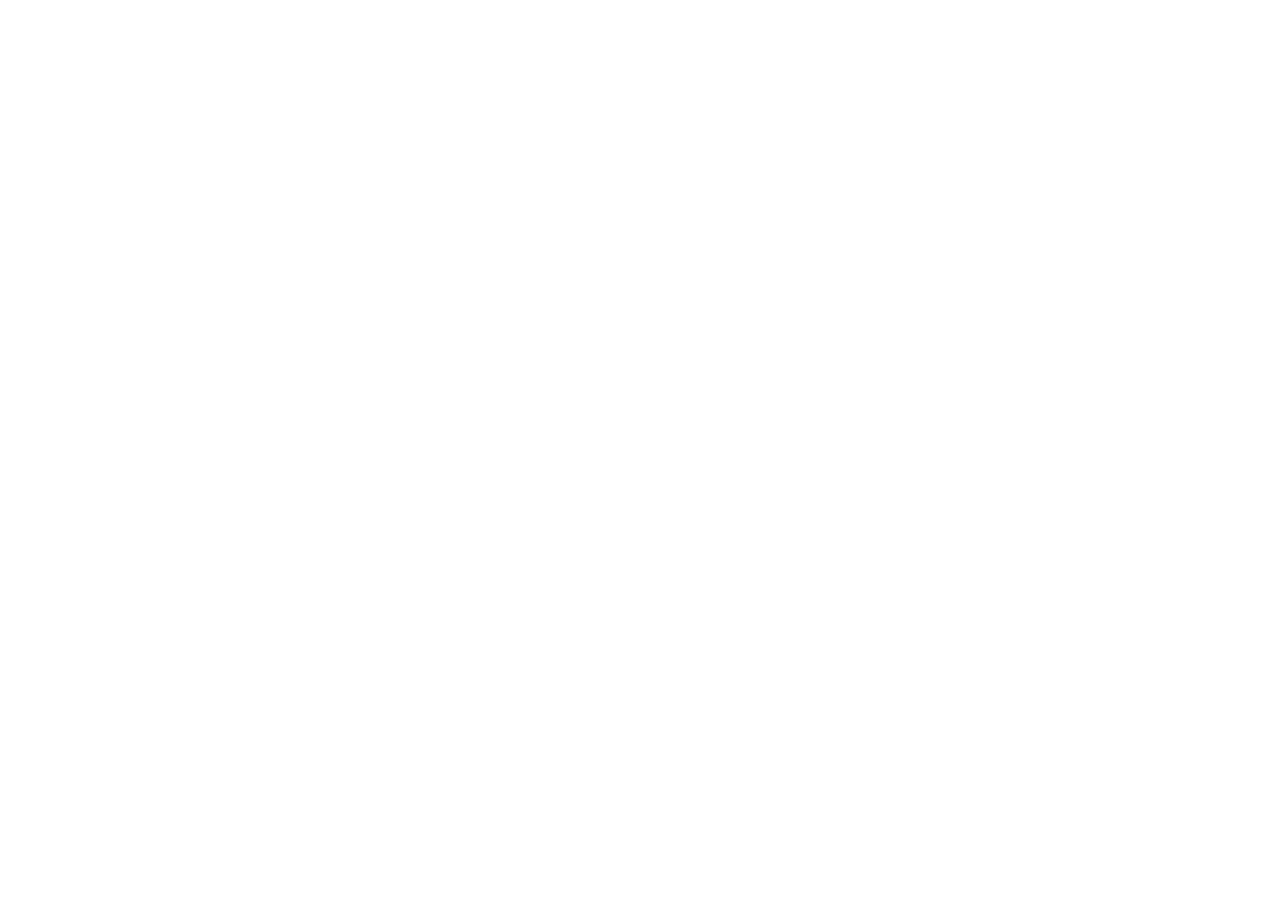
==== index.html @ d90c3d72 "begin" ====
<!DOCTYPE html>
<html lang="en">
<head>
    <meta charset="UTF-8">
    <meta name="viewport" content="width=device-width, initial-scale=1.0">
    <title>Document</title>
    <link rel="stylesheet" href="style.css">
</head>

<body>
    
</body>
</html>
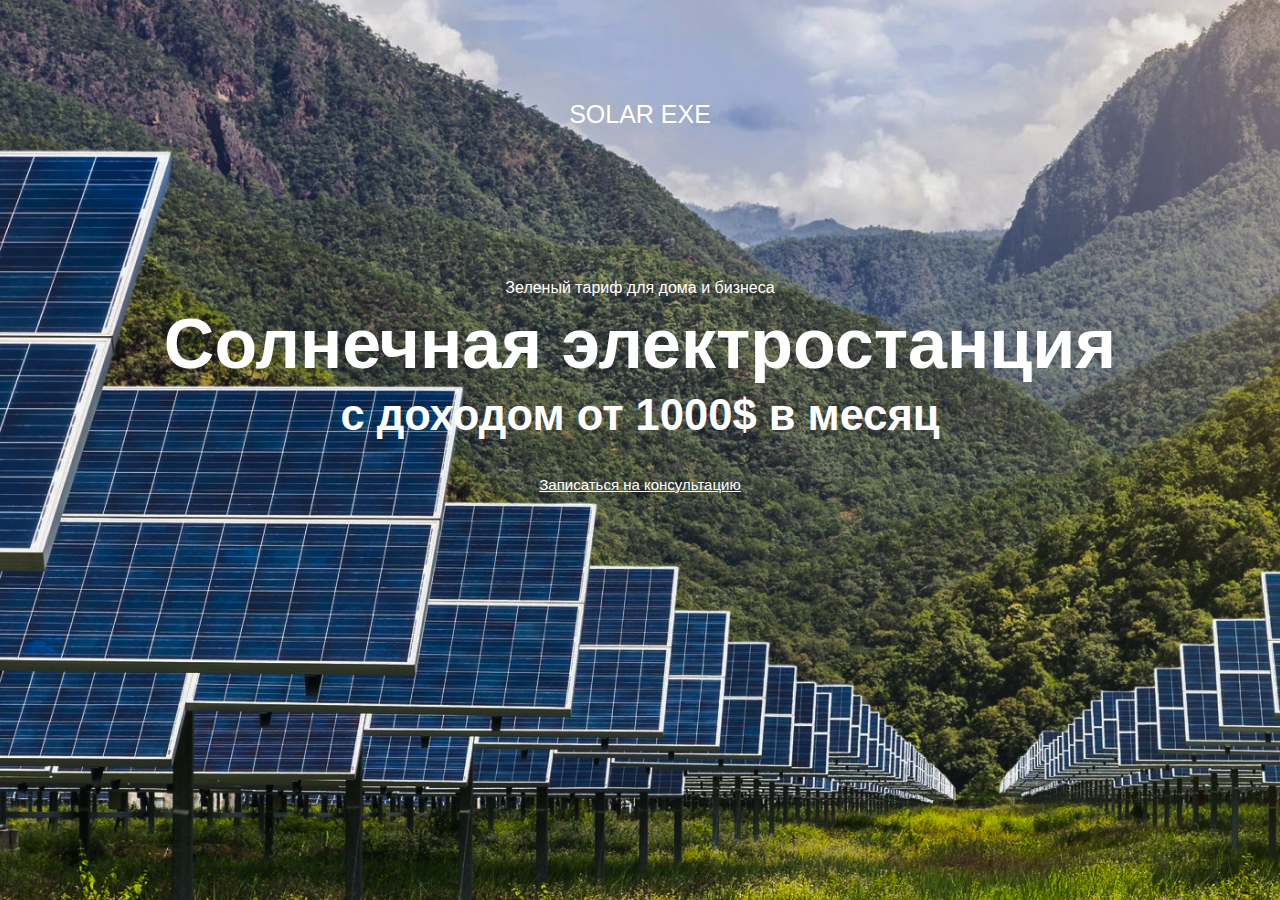
==== commit d85f3bf3: "end_lesson" ====
--- a/index.html
+++ b/index.html
@@ -6,8 +6,21 @@
     <title>Document</title>
     <link rel="stylesheet" href="style.css">
 </head>
-
 <body>
-    
+    <div class="parent">
+        <div class="logo">SOLAR EXE</div>
+        <div class="text_header">
+            Зеленый тариф для дома и бизнеса
+        </div>
+        <div class="text_header1">
+            <h1>Солнечная электростанция</h1>
+        </div>
+        <div class="text_header2">
+            <h2>с доходом от 1000$ в месяц</h2>
+        </div>
+        <div class="end1">
+            <a href="page2.html" class="link">Записаться на консультацию</a>
+        </div>
+    </div>
 </body>
 </html>--- a/style.css
+++ b/style.css
@@ -0,0 +1,43 @@
+body{
+    background-image: url(backk.jpg);
+    background-repeat: no-repeat;
+
+}
+.logo{
+    color: white;
+    text-align: center;
+    font-size: 25px;
+    font-family: Arial, Helvetica, sans-serif;
+    margin-top: 100px;
+}
+.text_header{
+    color: white;
+    font-family: sans-serif;
+    text-align: center;
+    margin-top: 150px;
+}
+.text_header1{
+    font-size: 35px;
+    font-family: sans-serif;
+    color: white;
+    text-align: center;
+    margin-top: -40px;
+}
+.text_header2{
+    font-size: 29px;
+    font-family: sans-serif;
+    color: white;
+    text-align: center;
+    margin-top: -40px;
+}
+.end1{
+    font-size: 15px;
+    font-family: sans-serif;
+    color: white;
+    text-align: center;
+    margin-top: 0px;
+}
+.link{
+    color: white;
+}
+
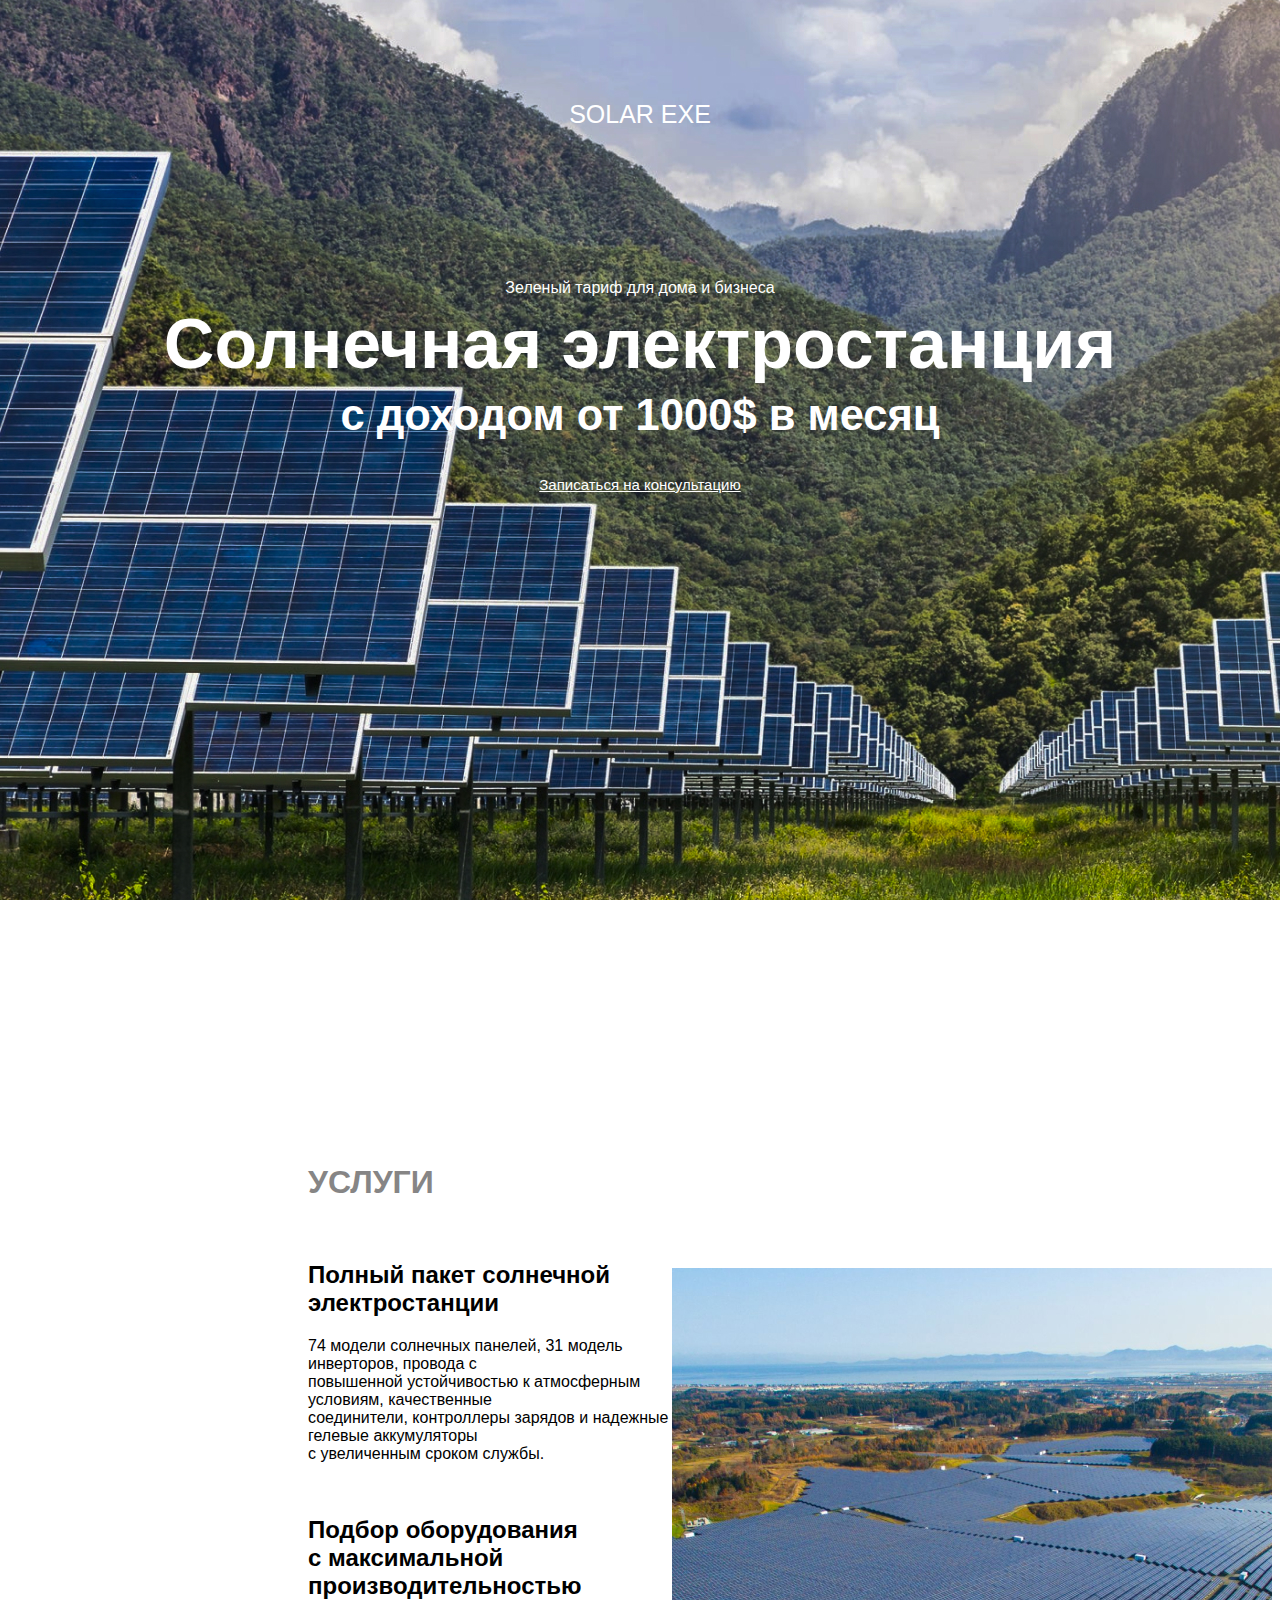
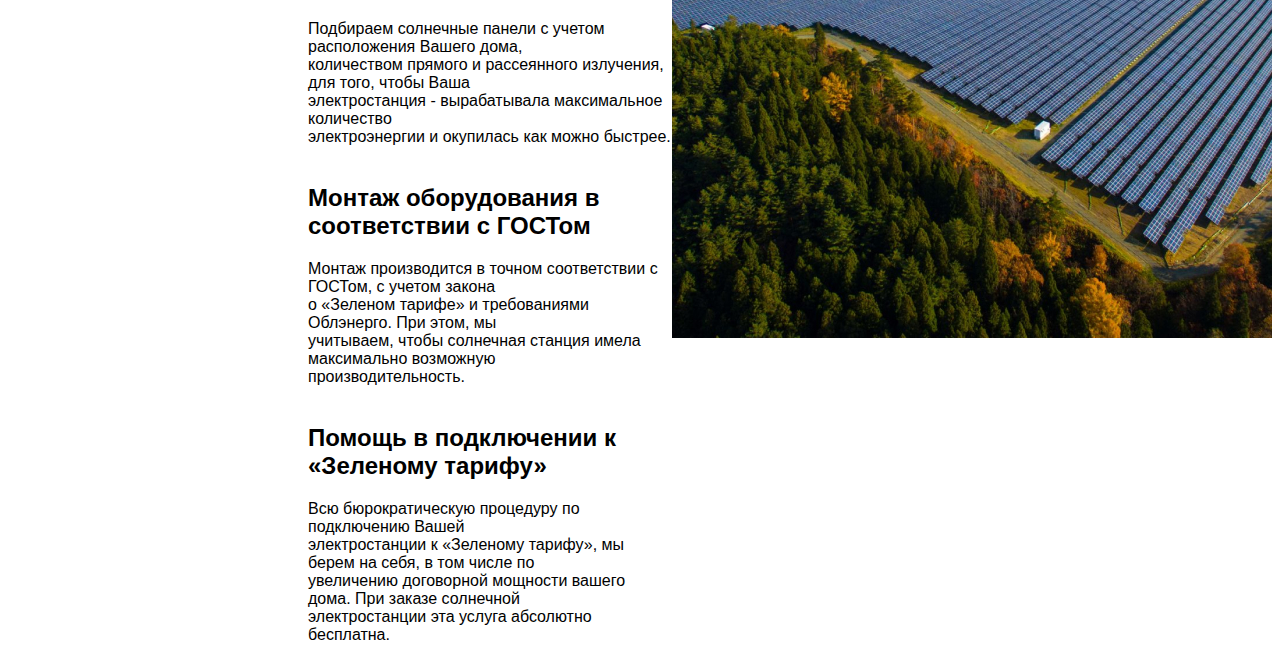
==== commit 4ef0e96b: "Class work2" ====
--- a/index.html
+++ b/index.html
@@ -22,5 +22,35 @@
             <a href="page2.html" class="link">Записаться на консультацию</a>
         </div>
     </div>
+    <div class="block2">
+            <div class="block2_mini"><h1 class="h1">УСЛУГИ</h1><br>
+                                    <p> <h2>Полный пакет солнечной электростанции</h2>
+                                        74 модели солнечных панелей, 31 модель инверторов, провода с <br>
+                                        повышенной устойчивостью к атмосферным условиям, качественные <br>
+                                        соединители, контроллеры зарядов и надежные гелевые аккумуляторы<br>
+                                        с увеличенным сроком службы.  </p>      <br>
+                                        <h2>Подбор оборудования <br>
+                                        с максимальной производительностью</h2>
+                                        Подбираем солнечные панели с учетом расположения Вашего дома, <br>
+                                        количеством прямого и рассеянного излучения, для того, чтобы Ваша <br>
+                                        электростанция - вырабатывала максимальное количество <br>
+                                        электроэнергии и окупилась как можно быстрее.<br>
+                                        <br>
+                                        <h2>Монтаж оборудования в соответствии с ГОСТом</h2>
+                                        Монтаж производится в точном соответствии с ГОСТом, с учетом закона<br>
+                                        о «Зеленом тарифе» и требованиями Облэнерго. При этом, мы <br>
+                                        учитываем, чтобы солнечная станция имела максимально возможную <br>
+                                        производительность.<br>
+                                        <br>
+                                        <h2>Помощь в подключении к «Зеленому тарифу»</h2>
+                                        Всю бюрократическую процедуру по подключению Вашей <br>
+                                        электростанции к «Зеленому тарифу», мы берем на себя, в том числе по<br> 
+                                        увеличению договорной мощности вашего дома. При заказе солнечной <br>
+                                        электростанции эта услуга абсолютно бесплатна.<br>
+                                    </p>
+
+            </div>
+        <div class="picture"><img src="Rectangle 7.jpg" alt="ФОТО"></div>
+    </div>
 </body>
 </html>--- a/style.css
+++ b/style.css
@@ -40,4 +40,25 @@
 .link{
     color: white;
 }
-
+.block2{
+    margin-top: 650px;
+    margin-left: 300px;
+    display: grid;
+    grid-template-columns: repeat(2, 1fr);
+}
+.block2_mini{
+    font-family: sans-serif;
+}
+.h1{
+    color: #868585;
+    font-family: sans-serif;
+}
+.picture{
+    margin-top: 125px;
+}
+@media (max-width: 1204px){
+    .picture{
+        margin-top: 125px;
+        display: none;
+    }
+}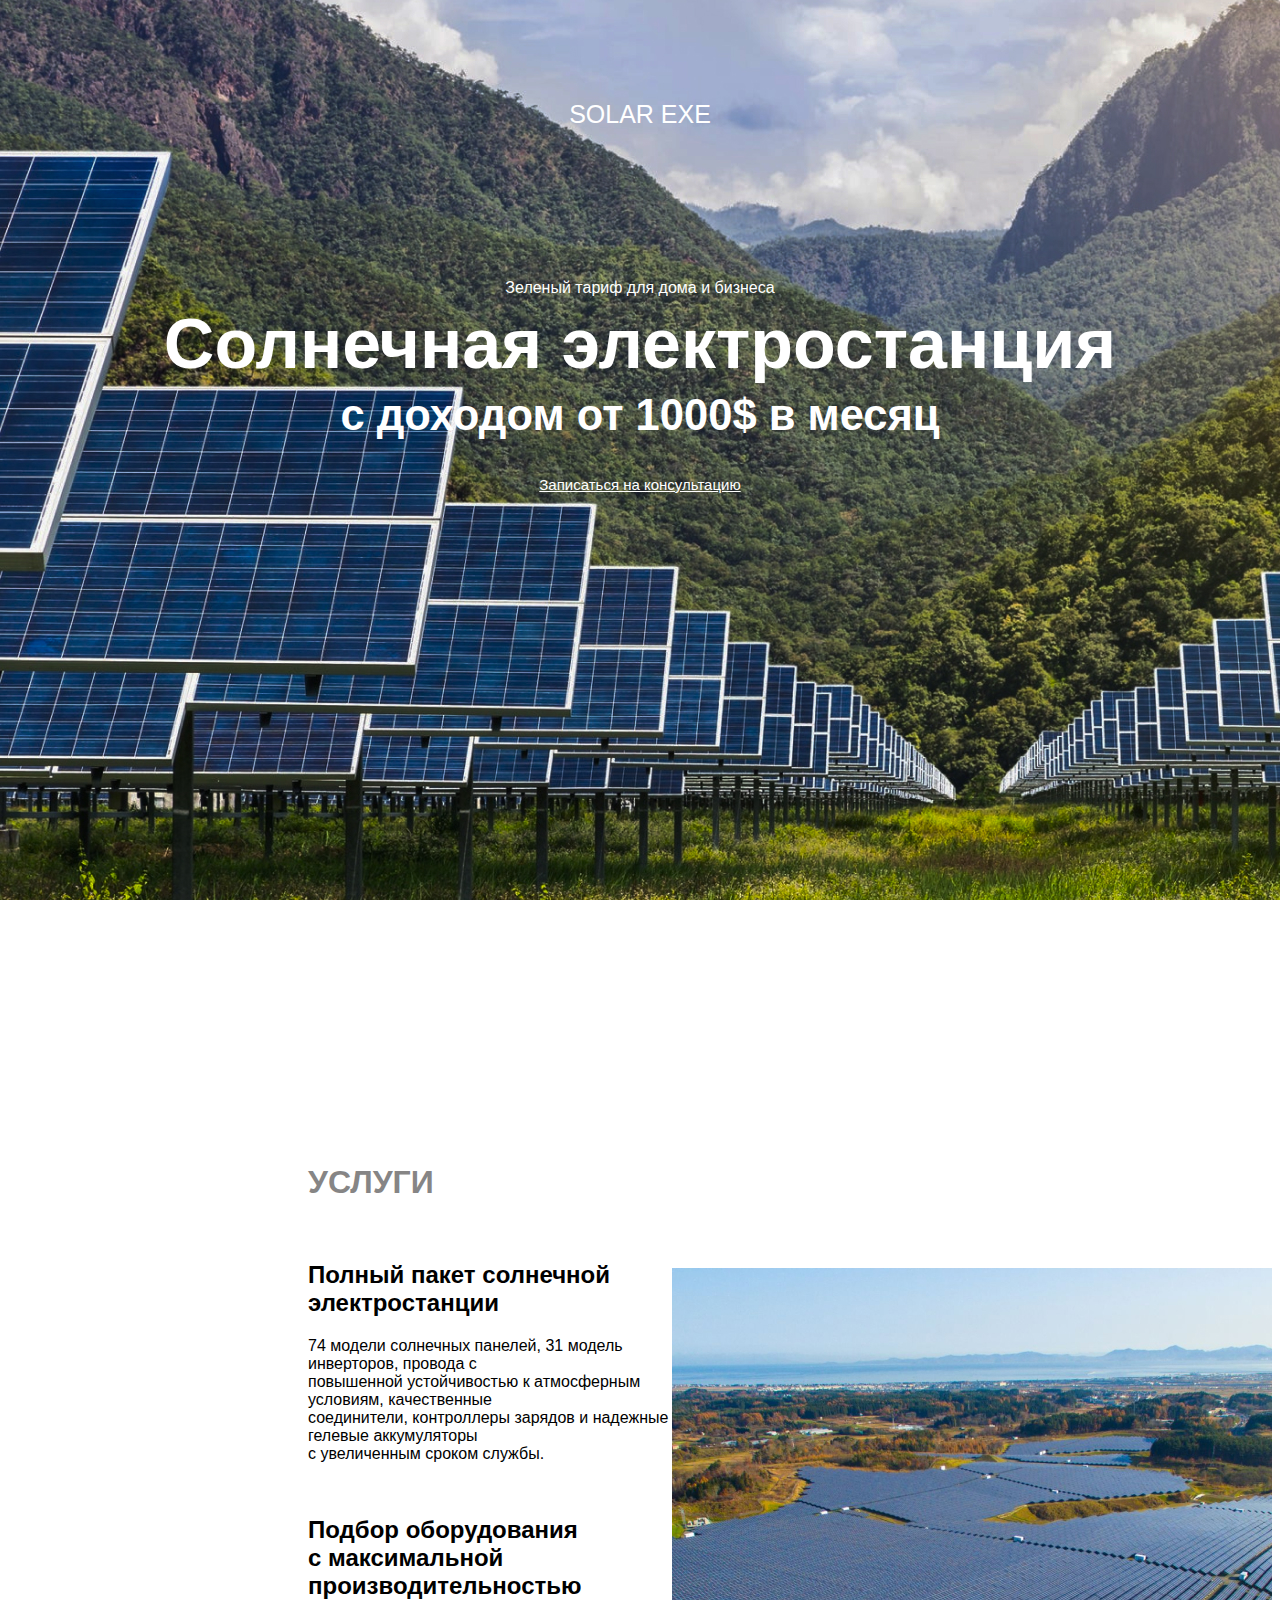
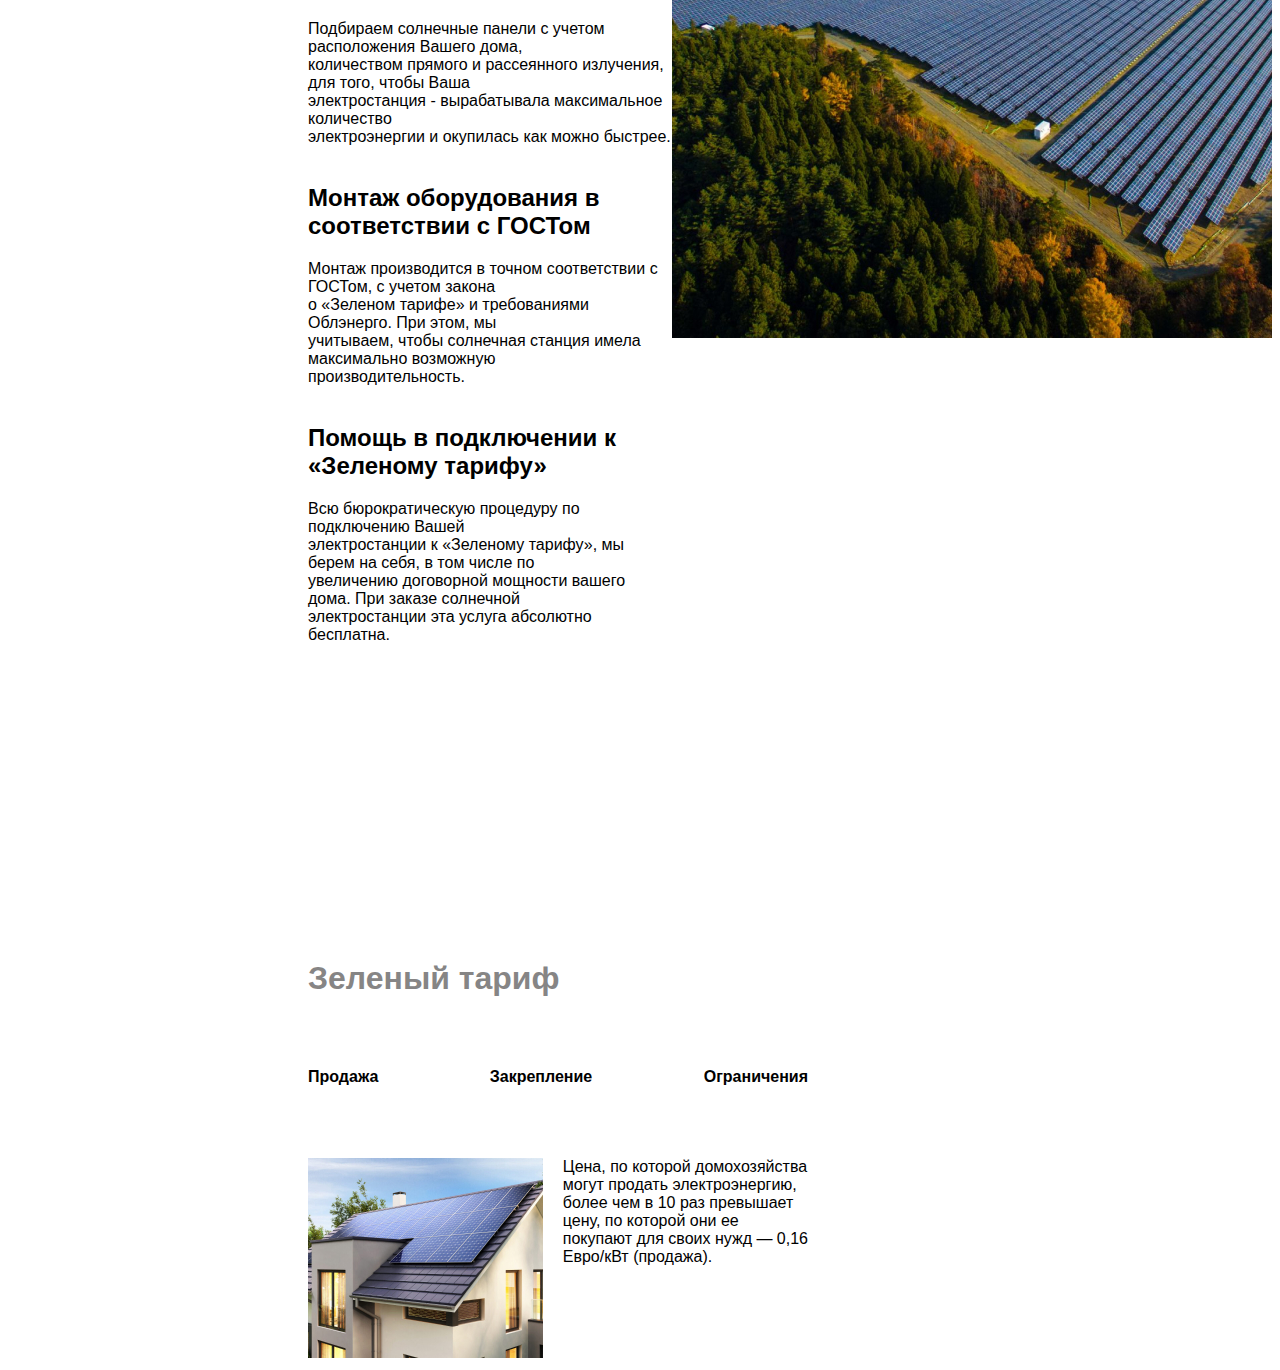
==== commit e8dde0ef: "классная работа3" ====
--- a/index.html
+++ b/index.html
@@ -52,5 +52,23 @@
             </div>
         <div class="picture"><img src="Rectangle 7.jpg" alt="ФОТО"></div>
     </div>
+    <div class="block3">
+        <div class="green"><h1>Зеленый тариф</h1></div>
+        <div class="mini_mini_block">
+            <div class="seler"><h4>Продажа</h4></div>
+            <div class="zakrep"><h4>Закрепление</h4></div>
+            <div class="ogr"><h4>Ограничения</h4></div>
+        </div>
+        <div class="mini_mini_block1">
+            <div class="pic"><img src="Rectangle 9.jpg" alt=""></div>
+            <div class="text">Цена, по которой домохозяйства <br>
+                могут продать электроэнергию, <br>
+                более чем в 10 раз превышает<br>
+                цену, по которой они ее <br>
+                покупают для своих нужд — 0,16 <br>
+                Евро/кВт (продажа).</div>
+        </div>
+        <div class="mini_mini-block2"></div>
+    </div>
 </body>
 </html>--- a/style.css
+++ b/style.css
@@ -61,4 +61,26 @@
         margin-top: 125px;
         display: none;
     }
+}
+.block3{
+    margin-top: 300px;
+    margin-left: 300px;
+}
+.green{
+    color: #868585;
+    font-family: sans-serif;
+}
+.mini_mini_block{
+    width: 500px;
+    margin-top: 50px;
+    font-family: sans-serif;
+    display: flex;
+    justify-content: space-between;
+}
+.mini_mini_block1{
+    width: 500px;
+    margin-top: 50px;
+    font-family: sans-serif;
+    display: flex;
+    justify-content: space-between;
 }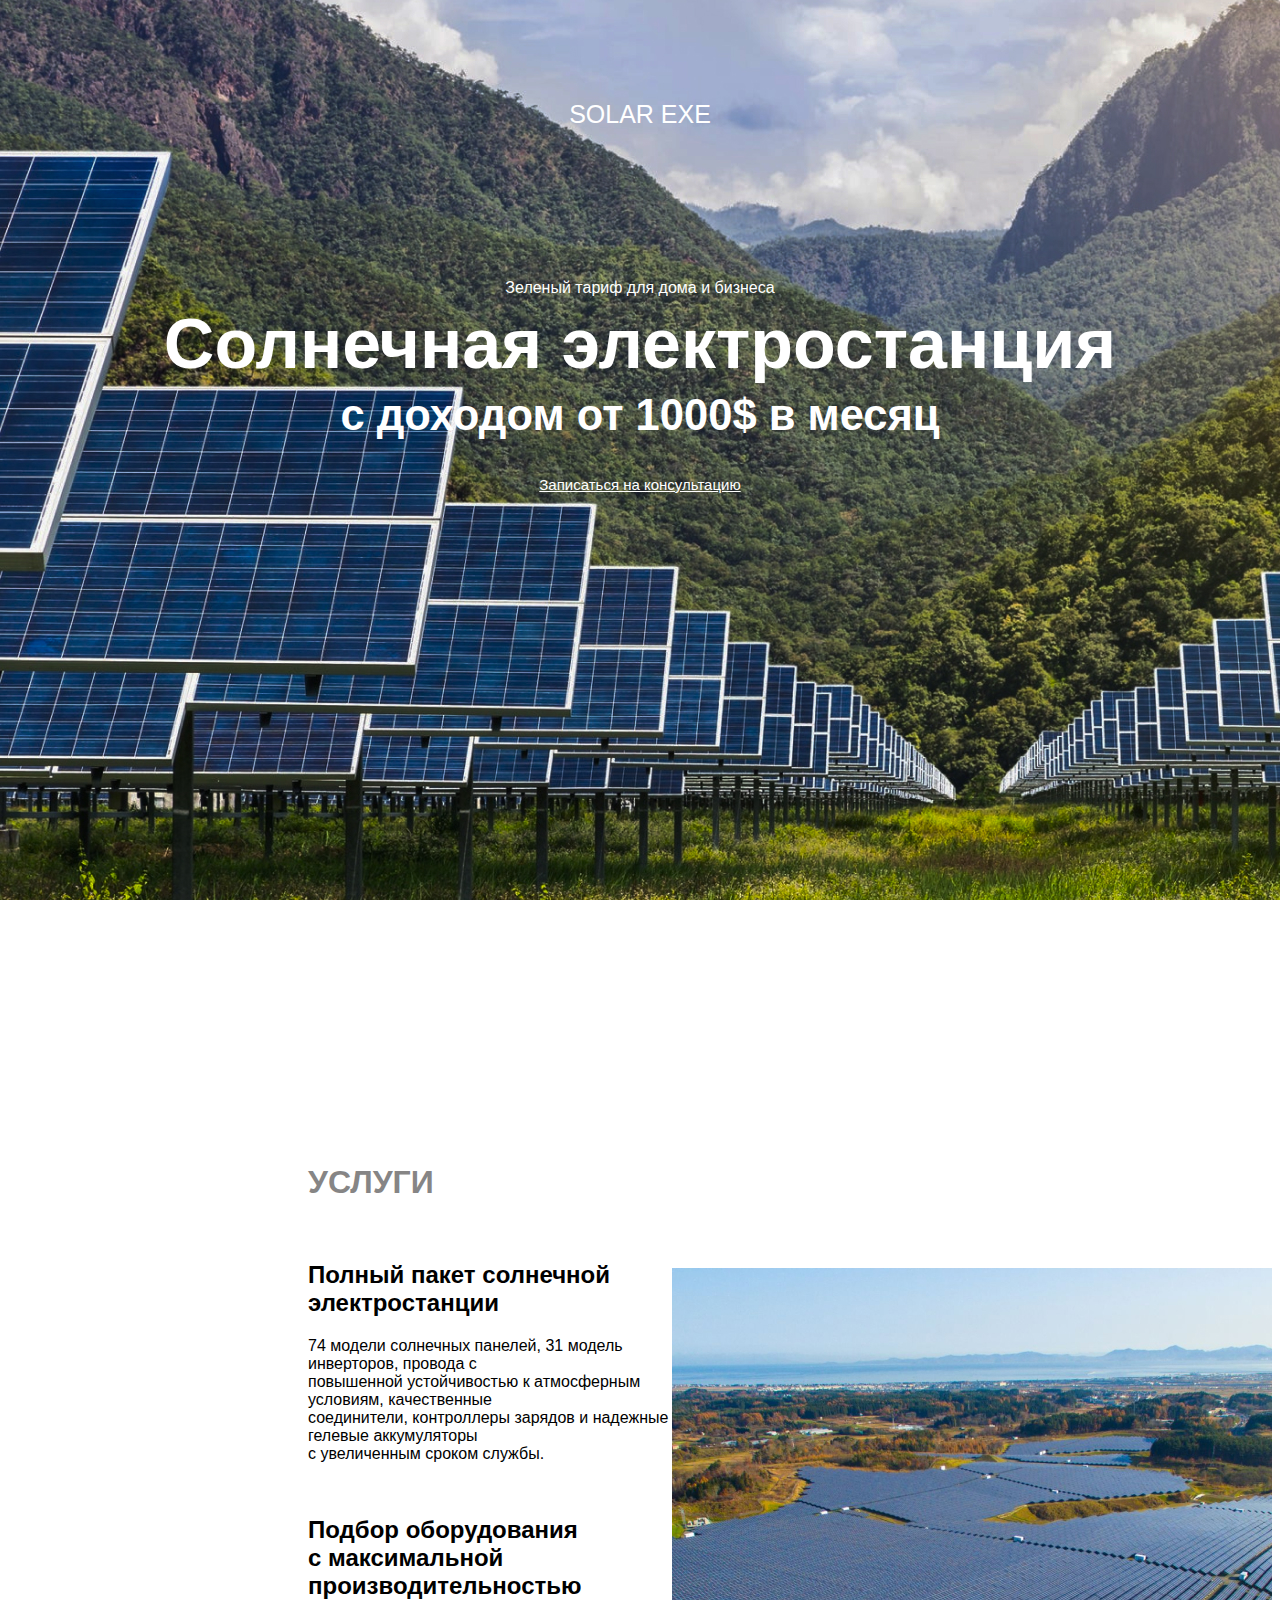
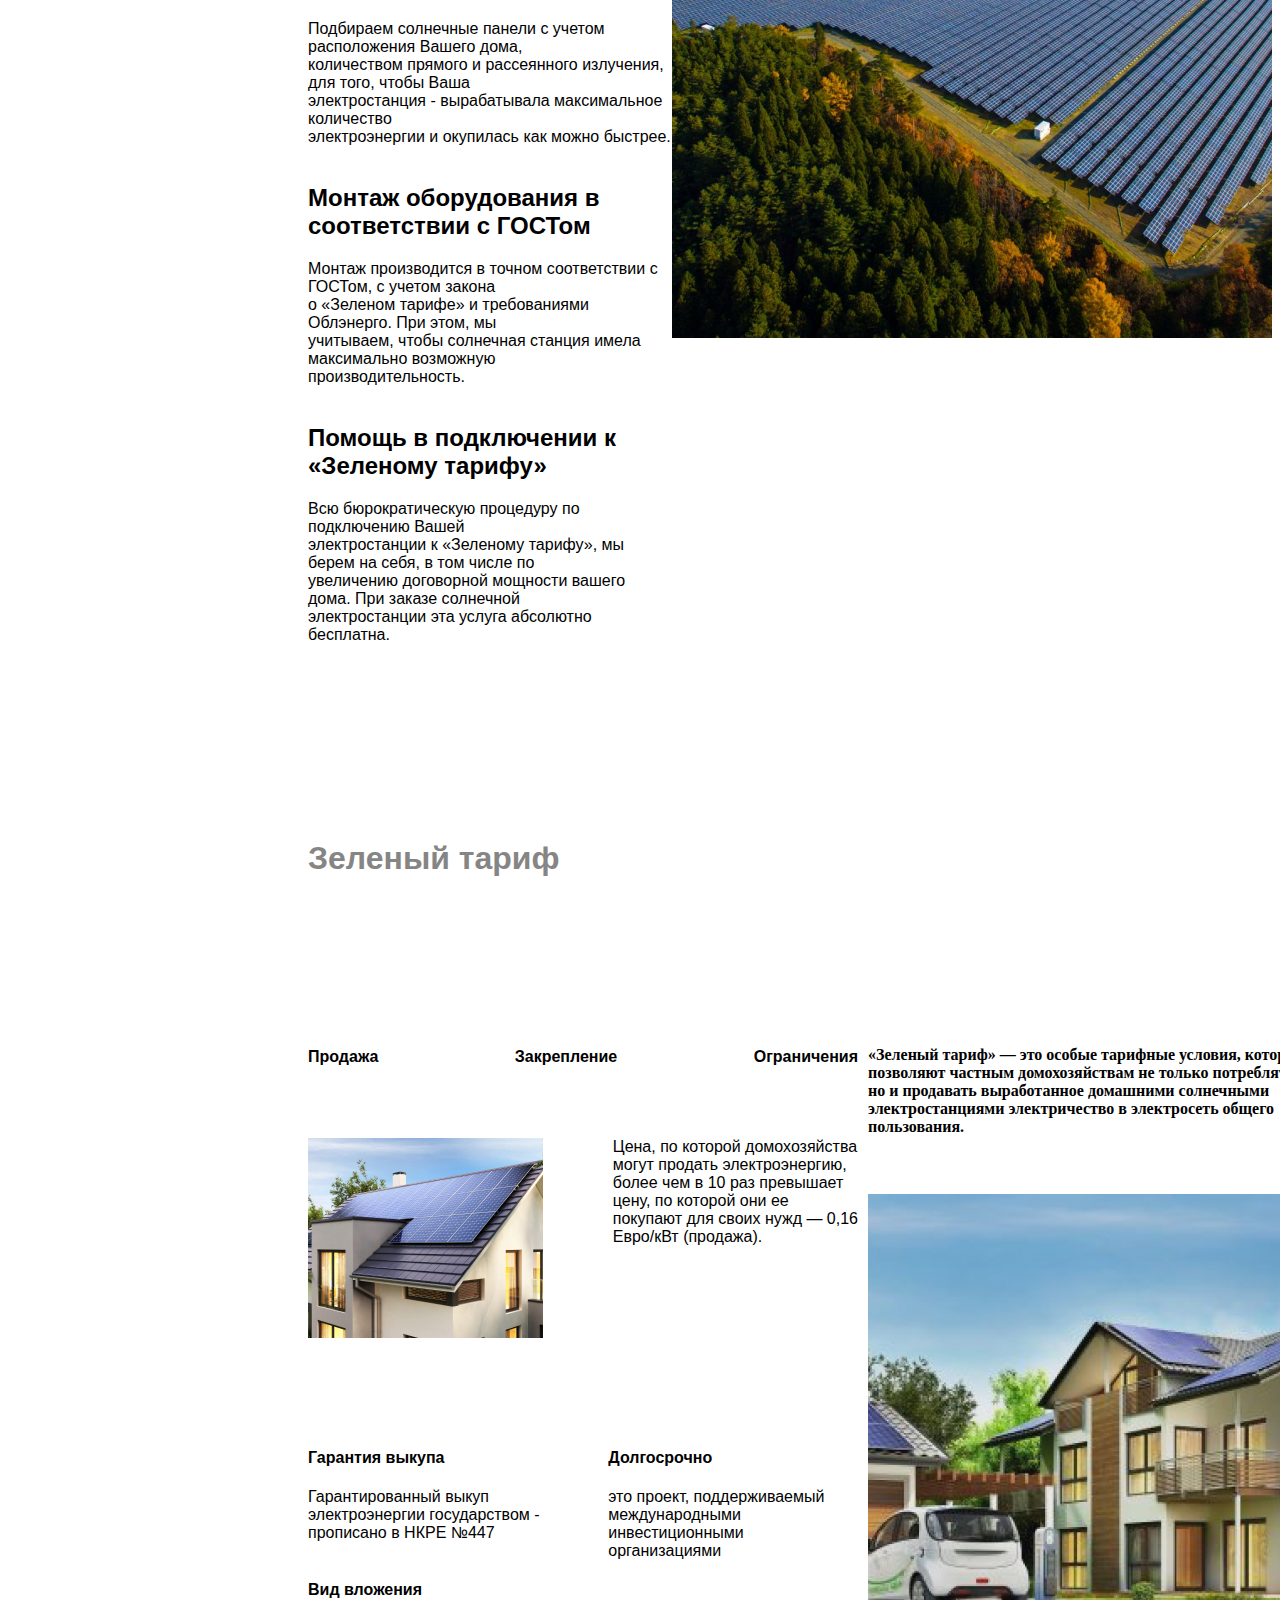
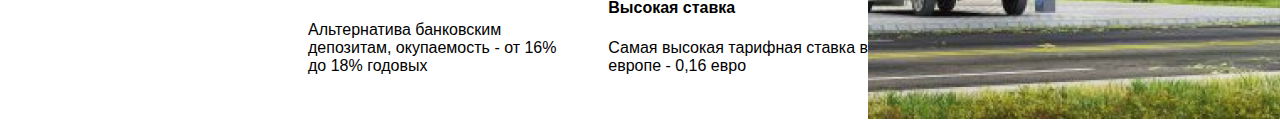
==== commit d5a2a612: "Классная работа 3" ====
--- a/index.html
+++ b/index.html
@@ -1,11 +1,13 @@
 <!DOCTYPE html>
 <html lang="en">
+
 <head>
     <meta charset="UTF-8">
     <meta name="viewport" content="width=device-width, initial-scale=1.0">
     <title>Document</title>
     <link rel="stylesheet" href="style.css">
 </head>
+
 <body>
     <div class="parent">
         <div class="logo">SOLAR EXE</div>
@@ -23,52 +25,100 @@
         </div>
     </div>
     <div class="block2">
-            <div class="block2_mini"><h1 class="h1">УСЛУГИ</h1><br>
-                                    <p> <h2>Полный пакет солнечной электростанции</h2>
-                                        74 модели солнечных панелей, 31 модель инверторов, провода с <br>
-                                        повышенной устойчивостью к атмосферным условиям, качественные <br>
-                                        соединители, контроллеры зарядов и надежные гелевые аккумуляторы<br>
-                                        с увеличенным сроком службы.  </p>      <br>
-                                        <h2>Подбор оборудования <br>
-                                        с максимальной производительностью</h2>
-                                        Подбираем солнечные панели с учетом расположения Вашего дома, <br>
-                                        количеством прямого и рассеянного излучения, для того, чтобы Ваша <br>
-                                        электростанция - вырабатывала максимальное количество <br>
-                                        электроэнергии и окупилась как можно быстрее.<br>
-                                        <br>
-                                        <h2>Монтаж оборудования в соответствии с ГОСТом</h2>
-                                        Монтаж производится в точном соответствии с ГОСТом, с учетом закона<br>
-                                        о «Зеленом тарифе» и требованиями Облэнерго. При этом, мы <br>
-                                        учитываем, чтобы солнечная станция имела максимально возможную <br>
-                                        производительность.<br>
-                                        <br>
-                                        <h2>Помощь в подключении к «Зеленому тарифу»</h2>
-                                        Всю бюрократическую процедуру по подключению Вашей <br>
-                                        электростанции к «Зеленому тарифу», мы берем на себя, в том числе по<br> 
-                                        увеличению договорной мощности вашего дома. При заказе солнечной <br>
-                                        электростанции эта услуга абсолютно бесплатна.<br>
-                                    </p>
+        <div class="block2_mini">
+            <h1 class="h1">УСЛУГИ</h1><br>
+            <p>
+            <h2>Полный пакет солнечной электростанции</h2>
+            74 модели солнечных панелей, 31 модель инверторов, провода с <br>
+            повышенной устойчивостью к атмосферным условиям, качественные <br>
+            соединители, контроллеры зарядов и надежные гелевые аккумуляторы<br>
+            с увеличенным сроком службы. </p> <br>
+            <h2>Подбор оборудования <br>
+                с максимальной производительностью</h2>
+            Подбираем солнечные панели с учетом расположения Вашего дома, <br>
+            количеством прямого и рассеянного излучения, для того, чтобы Ваша <br>
+            электростанция - вырабатывала максимальное количество <br>
+            электроэнергии и окупилась как можно быстрее.<br>
+            <br>
+            <h2>Монтаж оборудования в соответствии с ГОСТом</h2>
+            Монтаж производится в точном соответствии с ГОСТом, с учетом закона<br>
+            о «Зеленом тарифе» и требованиями Облэнерго. При этом, мы <br>
+            учитываем, чтобы солнечная станция имела максимально возможную <br>
+            производительность.<br>
+            <br>
+            <h2>Помощь в подключении к «Зеленому тарифу»</h2>
+            Всю бюрократическую процедуру по подключению Вашей <br>
+            электростанции к «Зеленому тарифу», мы берем на себя, в том числе по<br>
+            увеличению договорной мощности вашего дома. При заказе солнечной <br>
+            электростанции эта услуга абсолютно бесплатна.<br>
+            </p>
 
-            </div>
-        <div class="picture"><img src="Rectangle 7.jpg" alt="ФОТО"></div>
+        </div>
+        <div class="picture"><img src="image/Rectangle 7.jpg" alt="ФОТО"></div>
+    </div>
+    <div class="green">
+        <h1>Зеленый тариф</h1>
     </div>
     <div class="block3">
-        <div class="green"><h1>Зеленый тариф</h1></div>
-        <div class="mini_mini_block">
-            <div class="seler"><h4>Продажа</h4></div>
-            <div class="zakrep"><h4>Закрепление</h4></div>
-            <div class="ogr"><h4>Ограничения</h4></div>
+
+        <div>
+            <div class="mini_mini_block">
+                <div class="seler">
+                    <h4>Продажа</h4>
+                </div>
+                <div class="zakrep">
+                    <h4>Закрепление</h4>
+                </div>
+                <div class="ogr">
+                    <h4>Ограничения</h4>
+                </div>
+            </div>
+            <div class="mini_mini_block1">
+                <div class="pic"><img src="image/Rectangle 9.jpg" alt=""></div>
+                <div class="text">Цена, по которой домохозяйства <br>
+                    могут продать электроэнергию, <br>
+                    более чем в 10 раз превышает<br>
+                    цену, по которой они ее <br>
+                    покупают для своих нужд — 0,16 <br>
+                    Евро/кВт (продажа).</div>
+            </div>
+            <br>
+            <br>
+            <div class="mini_mini-block2">
+                <div class="first">
+                    <h4>Гарантия выкупа</h4>
+                    Гарантированный выкуп <br>
+                    электроэнергии государством - <br>
+                    прописано в НКРЕ №447 <br>
+                    <br>
+                    <h4>Вид вложения</h4>
+                    Альтернатива банковским <br>
+                    депозитам, окупаемость - от 16% <br>
+                    до 18% годовых
+                </div>
+                <div class="second">
+                    <h4>Долгосрочно</h4>
+                    это проект, поддерживаемый <br>
+                    международными <br>
+                    инвестиционными <br>
+                    организациями <br>
+                    <br>
+                    <h4>Высокая ставка</h4>
+                    Самая высокая тарифная ставка в <br>
+                    европе - 0,16 евро
+                </div>
+            </div>
         </div>
-        <div class="mini_mini_block1">
-            <div class="pic"><img src="Rectangle 9.jpg" alt=""></div>
-            <div class="text">Цена, по которой домохозяйства <br>
-                могут продать электроэнергию, <br>
-                более чем в 10 раз превышает<br>
-                цену, по которой они ее <br>
-                покупают для своих нужд — 0,16 <br>
-                Евро/кВт (продажа).</div>
+        <div class="mini_block3">
+            <h4>«Зеленый тариф» — это особые тарифные условия, которые <br>
+                позволяют частным домохозяйствам не только потреблять, <br>
+                но и продавать выработанное домашними солнечными <br>
+                электростанциями электричество в электросеть общего <br>
+                пользования.</h4> <br>
+            <br>
+            <img src="image/Rectangle 8.jpg" alt="">
         </div>
-        <div class="mini_mini-block2"></div>
     </div>
 </body>
+
 </html>--- a/style.css
+++ b/style.css
@@ -1,5 +1,5 @@
 body{
-    background-image: url(backk.jpg);
+    background-image: url(image/backk.jpg);
     background-repeat: no-repeat;
 
 }
@@ -63,24 +63,44 @@
     }
 }
 .block3{
-    margin-top: 300px;
+    margin-top: 100px;
     margin-left: 300px;
+    display: grid;
+    grid-template-columns: repeat(2, 1fr);
 }
 .green{
     color: #868585;
     font-family: sans-serif;
+    margin-top: 180px;
+    margin-left: 300px;
 }
 .mini_mini_block{
-    width: 500px;
+    width: 550px;
     margin-top: 50px;
     font-family: sans-serif;
     display: flex;
     justify-content: space-between;
 }
 .mini_mini_block1{
-    width: 500px;
+    width: 550px;
     margin-top: 50px;
     font-family: sans-serif;
     display: flex;
     justify-content: space-between;
-}+}
+.mini_mini-block2{
+    margin-top: 50px;
+    width: 560px;
+    font-family: sans-serif;
+    display: flex;
+    justify-content: space-between;  
+}
+.mini_block3{
+    margin-top: 48px;
+}
+@media (max-width: 1204px){
+    .mini_block3{
+        margin-top: 125px;
+        display: none;
+    }
+}
